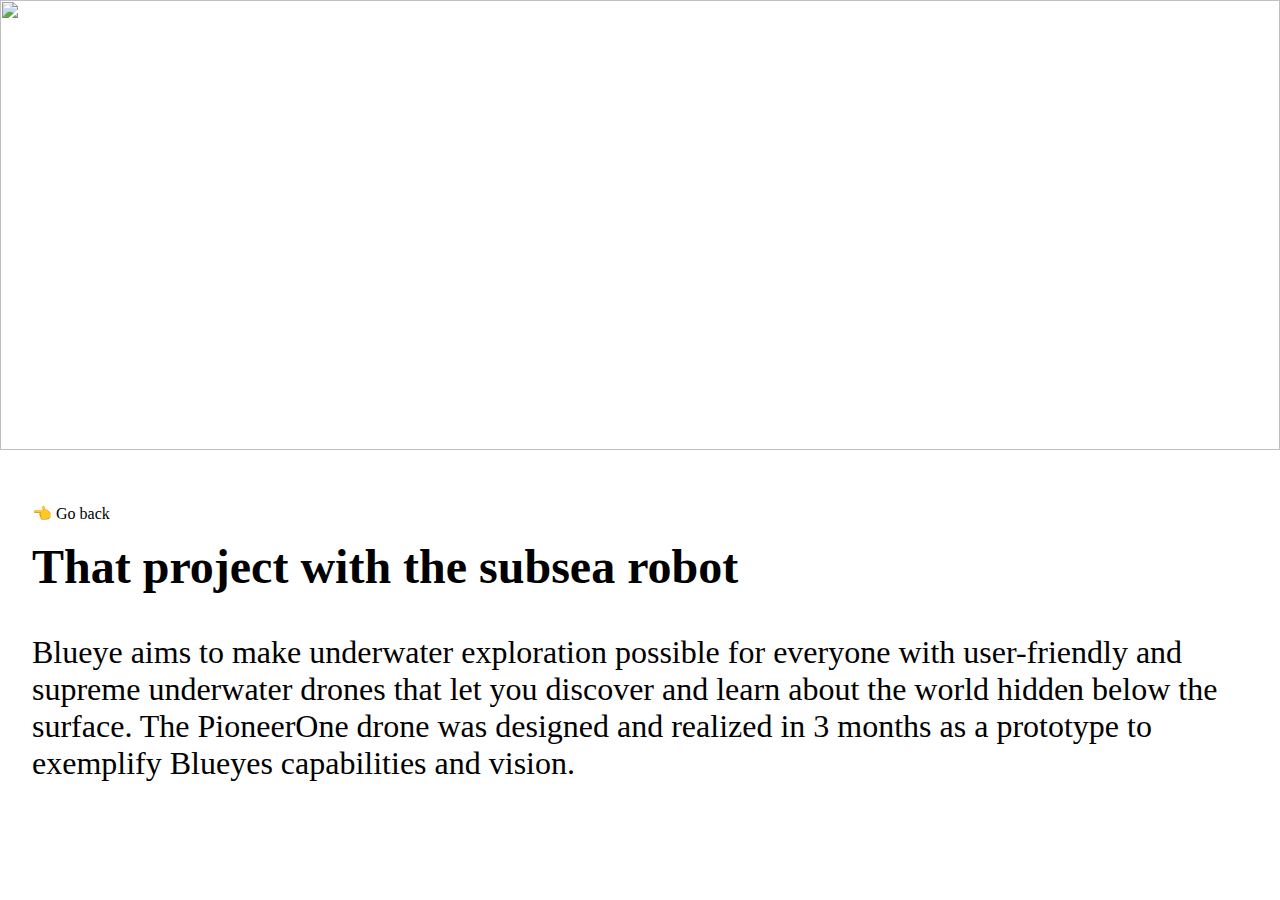
==== projects/blueye.html @ 3130ae13 "Update project page names" ====
<!DOCTYPE html>
<html lang="en">
  <head>
    <meta charset="UTF-8" />
    <meta name="viewport" content="width=device-width, initial-scale=1.0" />
    <title>Project Blueye</title>
    <link rel="stylesheet" href="../style.css" />
  </head>
  <body>
    <div class="project-page">
      <img
        class="project-image"
        src="https://cdn.sanity.io/images/bxno5me3/production/e8a1f11632860605df6cd8424dc996b426ba83ee-2862x2862.jpg?h=400"
        alt=""
      />
      <div class="content-padding">
        <a class="back-link" href="../index.html">👈 Go back</a>
        <h2 class="project-title">That project with the subsea robot</h2>
        <p>
          Blueye aims to make underwater exploration possible for everyone with user-friendly and supreme underwater
          drones that let you discover and learn about the world hidden below the surface. The PioneerOne drone was
          designed and realized in 3 months as a prototype to exemplify Blueyes capabilities and vision.
        </p>
      </div>
    </div>
  </body>
</html>
---- style.css ----
html,
body {
  margin: 0;
  padding: 0;
}

body {
  font-family: Graphik;
  font-size: 32px;
  max-width: 1280px;
  margin: 0 auto;
  position: relative;
}

a {
  color: inherit;
  text-decoration: inherit;
}

/* /// Front-page /// */
.header {
  padding: 32px;
  border: 4px solid black;
  background-color: sandybrown;
  margin-bottom: 40px;
}

.starlink {
  display: inline-block;
  text-decoration: none;
  color: white;
  padding: 16px;
  background: black
    url(https://images.unsplash.com/photo-1464802686167-b939a6910659?ixid=MnwxMjA3fDB8MHxzZWFyY2h8MXx8c3BhY2V8ZW58MHx8MHx8&ixlib=rb-1.2.1&auto=format&fit=crop&w=1100&q=60);
}

.content-padding {
  margin: 32px;
}

.projects {
  display: grid;
  grid-template-columns: repeat(auto-fill, minmax(300px, 1fr));
  gap: 40px;
}

.project {
  border: 4px solid black;
  position: relative;
  overflow: hidden;
  padding: 20px;
  transition: opacity 1s, transform 0.1s;
  opacity: 0;
  display: block;
}

.project img {
  transition: 0.4s cubic-bezier(0, 0.3, 0.35, 1);
}

.project:hover img {
  transform: scale(1.08);
}

.project h2 {
  background-color: black;
  color: white;
  display: inline-block;
  padding: 16px;
  font-size: 2rem;
  margin: 10rem 0 0 0;
}

.project img {
  max-width: 100%;
  width: 100%;
  height: 100%;
  position: absolute;
  left: 0;
  top: 0;
  z-index: -1;
  object-fit: cover;
}

/* We add this class to projects when they are scrolled into view */
.visible {
  opacity: 1;
  animation-name: fadeIn;
  animation-duration: 0.5s;
  animation-iteration-count: once;
}

@keyframes fadeIn {
  0% {
    opacity: 0;
    transform: translateY(-40px);
  }

  100% {
    opacity: 1;
    transform: translateY(0);
  }
}

/* –– End Front-page –– */

/* /// Project Page /// */
.project-page {
  overflow: auto;
}
body > * {
  animation-name: fadeIn;
  animation-duration: 0.5s;
  animation-iteration-count: once;
}

.back-link {
  display: inline-block;
  margin: 0 0 1rem 0;
  padding: 0;
  font-size: 1rem;
}

.project-title {
  margin-top: 0;
}

.project-image {
  width: 100%;
  height: 50vh;
  object-fit: cover;
}
/* –– End Project Page –– */
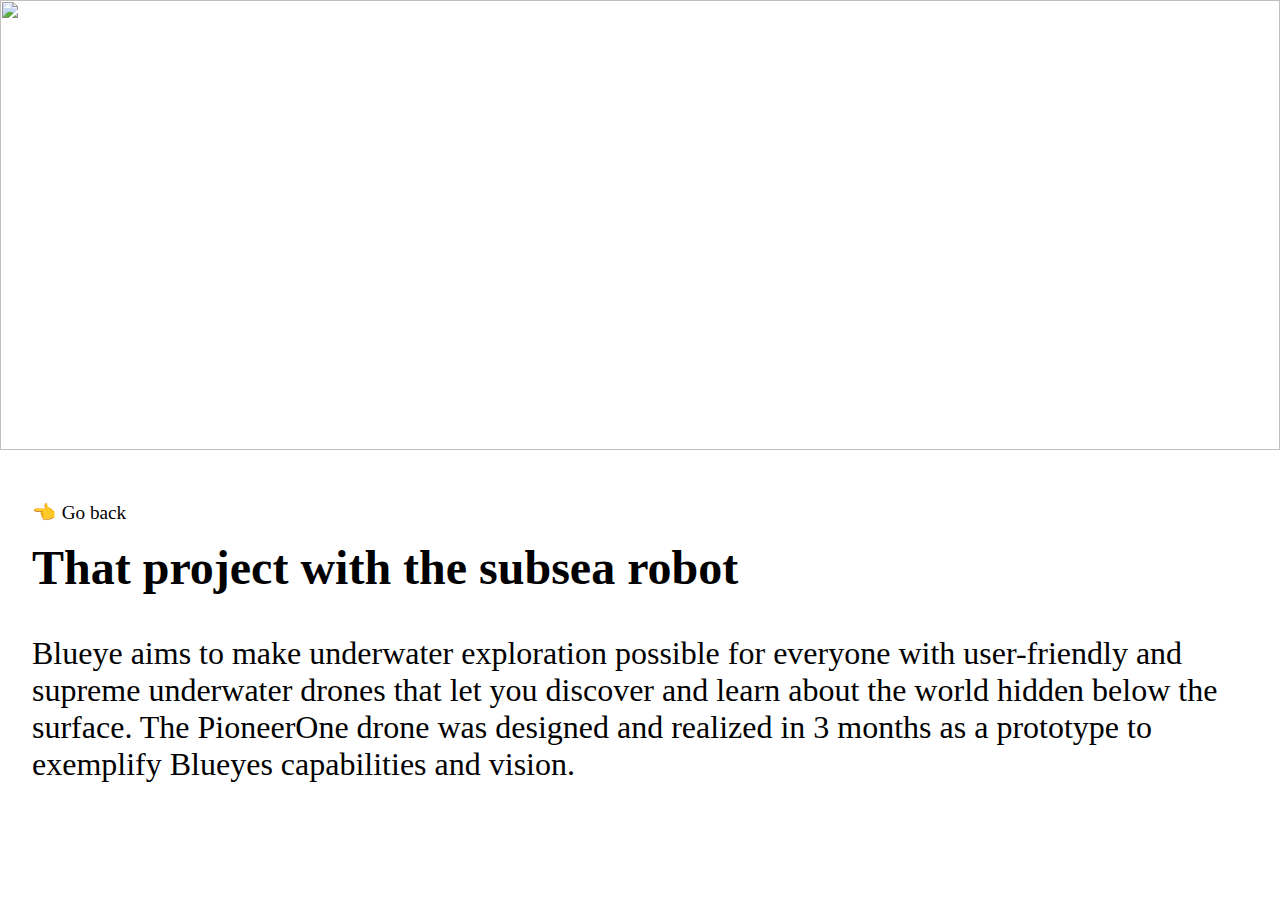
==== commit 97b0c2dd: "Update animations" ====
--- a/projects/blueye.html
+++ b/projects/blueye.html
@@ -9,12 +9,12 @@
   <body>
     <div class="project-page">
       <img
-        class="project-image"
+        class="project-image fade-early"
         src="https://cdn.sanity.io/images/bxno5me3/production/e8a1f11632860605df6cd8424dc996b426ba83ee-2862x2862.jpg?h=400"
         alt=""
       />
-      <div class="content-padding">
-        <a class="back-link" href="../index.html">👈 Go back</a>
+      <div class="content-padding fade-middle">
+        <a class="back-link" href="../index.html">Go back</a>
         <h2 class="project-title">That project with the subsea robot</h2>
         <p>
           Blueye aims to make underwater exploration possible for everyone with user-friendly and supreme underwater
--- a/style.css
+++ b/style.css
@@ -30,8 +30,15 @@
   text-decoration: none;
   color: white;
   padding: 16px;
-  background: black
-    url(https://images.unsplash.com/photo-1464802686167-b939a6910659?ixid=MnwxMjA3fDB8MHxzZWFyY2h8MXx8c3BhY2V8ZW58MHx8MHx8&ixlib=rb-1.2.1&auto=format&fit=crop&w=1100&q=60);
+  background-size: 100%;
+  transition: background-size 1s ease-in-out;
+  background-position: center 20%;
+  background-image: url(https://images.unsplash.com/photo-1464802686167-b939a6910659?ixid=MnwxMjA3fDB8MHxzZWFyY2h8MXx8c3BhY2V8ZW58MHx8MHx8&ixlib=rb-1.2.1&auto=format&fit=crop&w=1100&q=60);
+}
+
+.starlink:hover {
+  transition-duration: 10s;
+  background-size: 500%;
 }
 
 .content-padding {
@@ -86,12 +93,26 @@
 .visible {
   opacity: 1;
   animation-name: fadeIn;
-  animation-duration: 0.5s;
+  animation-duration: 0.7s;
   animation-iteration-count: once;
 }
 
+/* Some utility classes we can use to fade-in elements at different times */
+.fade-early {
+  animation: 0.5s fadeIn;
+}
+
+.fade-middle {
+  animation: 1s fadeIn;
+}
+
+.fade-late {
+  animation: 2s fadeIn;
+}
+
 @keyframes fadeIn {
-  0% {
+  0%,
+  20% {
     opacity: 0;
     transform: translateY(-40px);
   }
@@ -108,17 +129,32 @@
 .project-page {
   overflow: auto;
 }
-body > * {
-  animation-name: fadeIn;
-  animation-duration: 0.5s;
-  animation-iteration-count: once;
-}
 
 .back-link {
   display: inline-block;
   margin: 0 0 1rem 0;
   padding: 0;
-  font-size: 1rem;
+  font-size: 1.2rem;
+}
+
+@keyframes point-left {
+  0%,
+  100% {
+    transform: translateX(-20%);
+  }
+  50% {
+    transform: translateX(10%);
+  }
+}
+
+.back-link::before {
+  content: "👈";
+  display: inline-block;
+  margin-right: 0.3em;
+}
+
+.back-link:hover::before {
+  animation: 0.5s ease-in-out 0s infinite alternate point-left;
 }
 
 .project-title {
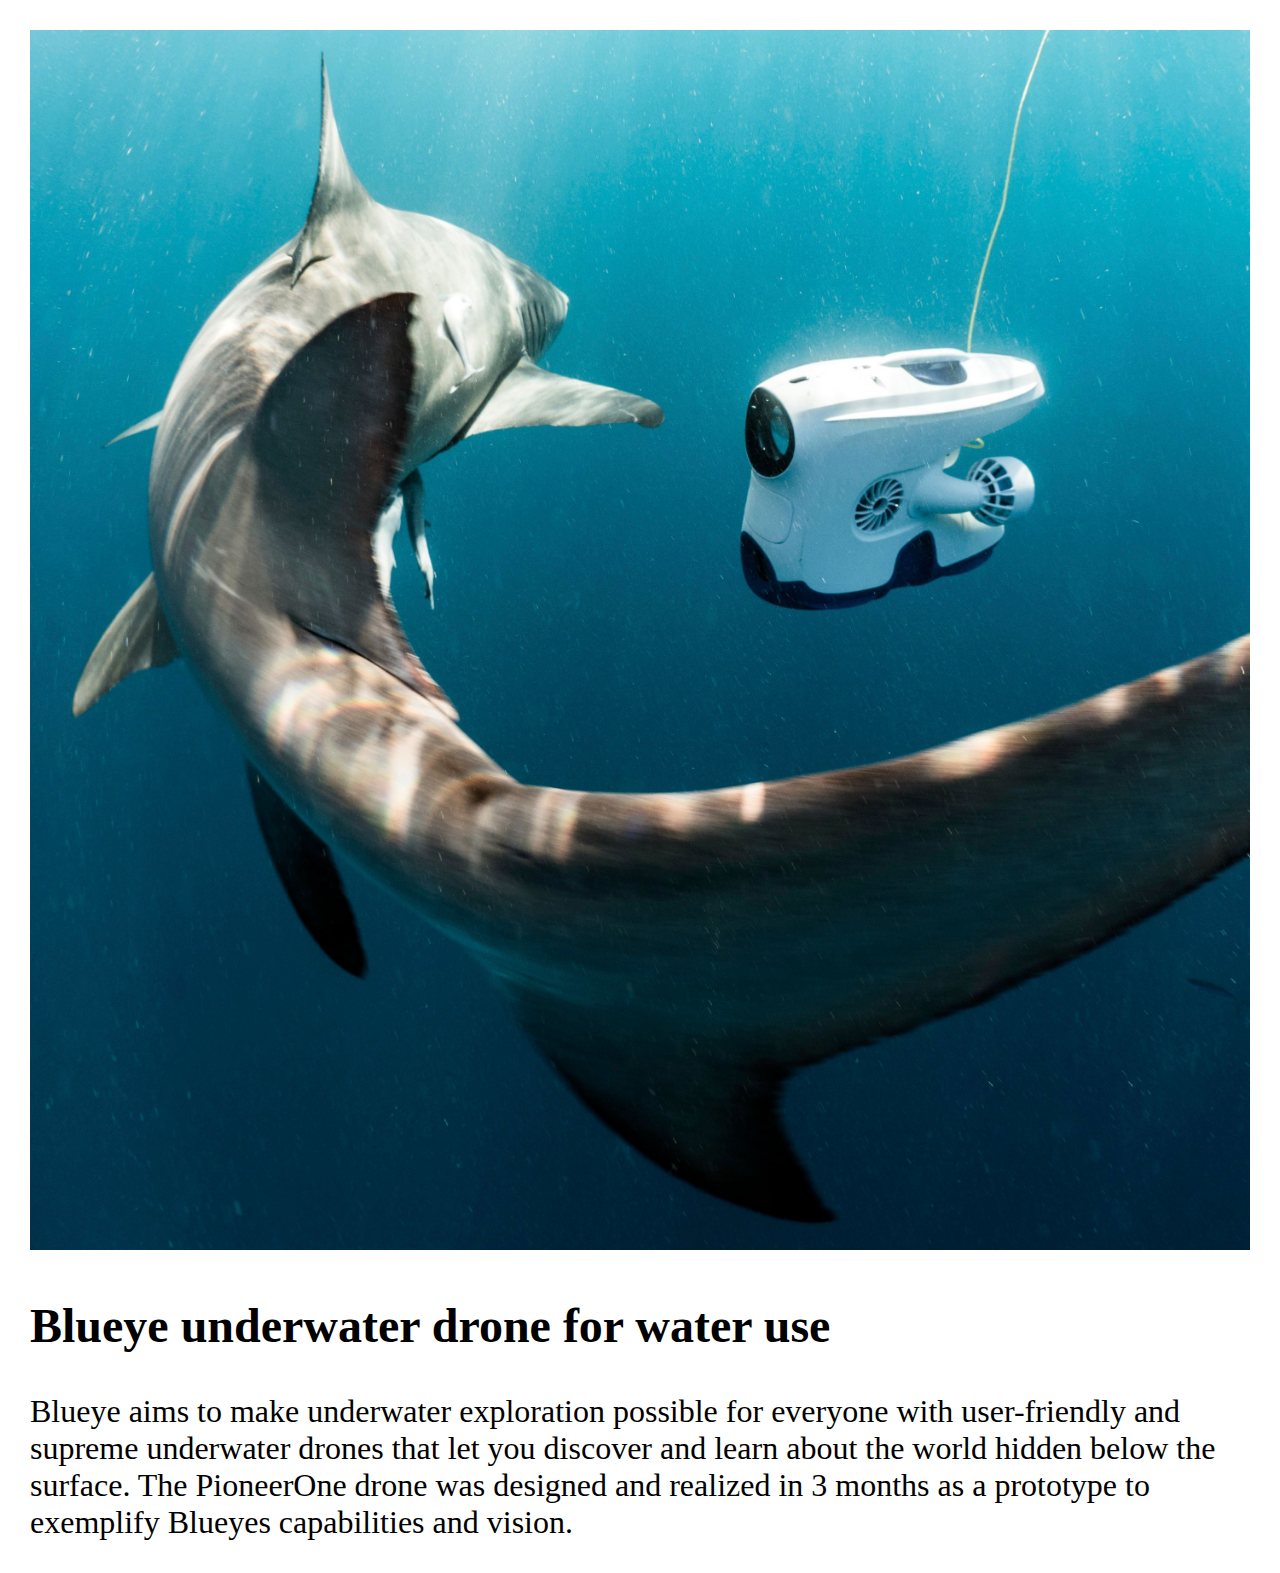
==== commit 25aab675: "Add projects" ====
--- a/projects/blueye.html
+++ b/projects/blueye.html
@@ -2,26 +2,20 @@
 <html lang="en">
   <head>
     <meta charset="UTF-8" />
+    <meta http-equiv="X-UA-Compatible" content="IE=edge" />
     <meta name="viewport" content="width=device-width, initial-scale=1.0" />
-    <title>Project Blueye</title>
+
+    <title>Blueye Project</title>
     <link rel="stylesheet" href="../style.css" />
   </head>
   <body>
-    <div class="project-page">
-      <img
-        class="project-image fade-early"
-        src="https://cdn.sanity.io/images/bxno5me3/production/e8a1f11632860605df6cd8424dc996b426ba83ee-2862x2862.jpg?h=400"
-        alt=""
-      />
-      <div class="content-padding fade-middle">
-        <a class="back-link" href="../index.html">Go back</a>
-        <h2 class="project-title">That project with the subsea robot</h2>
-        <p>
-          Blueye aims to make underwater exploration possible for everyone with user-friendly and supreme underwater
-          drones that let you discover and learn about the world hidden below the surface. The PioneerOne drone was
-          designed and realized in 3 months as a prototype to exemplify Blueyes capabilities and vision.
-        </p>
-      </div>
-    </div>
+    <img src="../assets/blueye.jpeg" alt="" />
+    <h2>Blueye underwater drone for water use</h2>
+
+    <p>
+      Blueye aims to make underwater exploration possible for everyone with user-friendly and supreme underwater drones
+      that let you discover and learn about the world hidden below the surface. The PioneerOne drone was designed and
+      realized in 3 months as a prototype to exemplify Blueyes capabilities and vision.
+    </p>
   </body>
 </html>
--- a/style.css
+++ b/style.css
@@ -1,169 +1,79 @@
-html,
-body {
-  margin: 0;
-  padding: 0;
-}
-
 body {
   font-family: Graphik;
   font-size: 32px;
-  max-width: 1280px;
-  margin: 0 auto;
-  position: relative;
+  margin: 30px;
 }
 
-a {
-  color: inherit;
-  text-decoration: inherit;
+.page-content {
+  margin: 0 auto;
+  max-width: 960px;
 }
 
-/* /// Front-page /// */
-.header {
+.page-header {
   padding: 32px;
   border: 4px solid black;
   background-color: sandybrown;
   margin-bottom: 40px;
 }
 
-.starlink {
-  display: inline-block;
-  text-decoration: none;
-  color: white;
-  padding: 16px;
-  background-size: 100%;
-  transition: background-size 1s ease-in-out;
-  background-position: center 20%;
-  background-image: url(https://images.unsplash.com/photo-1464802686167-b939a6910659?ixid=MnwxMjA3fDB8MHxzZWFyY2h8MXx8c3BhY2V8ZW58MHx8MHx8&ixlib=rb-1.2.1&auto=format&fit=crop&w=1100&q=60);
-}
-
-.starlink:hover {
-  transition-duration: 10s;
-  background-size: 500%;
-}
-
-.content-padding {
-  margin: 32px;
-}
-
 .projects {
   display: grid;
-  grid-template-columns: repeat(auto-fill, minmax(300px, 1fr));
+  grid-template-columns: repeat(auto-fill, minmax(200px, 1fr));
   gap: 40px;
 }
 
 .project {
   border: 4px solid black;
-  position: relative;
-  overflow: hidden;
-  padding: 20px;
-  transition: opacity 1s, transform 0.1s;
-  opacity: 0;
-  display: block;
+  color: inherit;
+  text-decoration: inherit;
+}
+
+.project h2 {
+  font-size: 1.2rem;
+  margin: 20px;
 }
 
 .project img {
-  transition: 0.4s cubic-bezier(0, 0.3, 0.35, 1);
-}
-
-.project:hover img {
-  transform: scale(1.08);
-}
-
-.project h2 {
-  background-color: black;
-  color: white;
-  display: inline-block;
-  padding: 16px;
-  font-size: 2rem;
-  margin: 10rem 0 0 0;
-}
-
-.project img {
-  max-width: 100%;
-  width: 100%;
-  height: 100%;
-  position: absolute;
-  left: 0;
-  top: 0;
-  z-index: -1;
+  height: 200px;
   object-fit: cover;
 }
 
-/* We add this class to projects when they are scrolled into view */
-.visible {
-  opacity: 1;
-  animation-name: fadeIn;
-  animation-duration: 0.7s;
-  animation-iteration-count: once;
+.starlink {
+  text-decoration: none;
+  color: white;
+  background: black;
+  padding: 16px;
+  background: url(https://images.unsplash.com/photo-1464802686167-b939a6910659?ixid=MnwxMjA3fDB8MHxzZWFyY2h8MXx8c3BhY2V8ZW58MHx8MHx8&ixlib=rb-1.2.1&auto=format&fit=crop&w=1100&q=60);
 }
 
-/* Some utility classes we can use to fade-in elements at different times */
-.fade-early {
-  animation: 0.5s fadeIn;
-}
-
-.fade-middle {
-  animation: 1s fadeIn;
-}
-
-.fade-late {
-  animation: 2s fadeIn;
-}
-
-@keyframes fadeIn {
-  0%,
-  20% {
-    opacity: 0;
-    transform: translateY(-40px);
-  }
-
-  100% {
-    opacity: 1;
-    transform: translateY(0);
-  }
-}
-
-/* –– End Front-page –– */
-
-/* /// Project Page /// */
-.project-page {
-  overflow: auto;
+img {
+  width: 100%;
 }
 
 .back-link {
-  display: inline-block;
-  margin: 0 0 1rem 0;
-  padding: 0;
-  font-size: 1.2rem;
-}
-
-@keyframes point-left {
-  0%,
-  100% {
-    transform: translateX(-20%);
-  }
-  50% {
-    transform: translateX(10%);
-  }
+  color: inherit;
+  text-decoration: inherit;
 }
 
 .back-link::before {
   content: "👈";
+  margin-right: 8px;
   display: inline-block;
-  margin-right: 0.3em;
 }
 
 .back-link:hover::before {
-  animation: 0.5s ease-in-out 0s infinite alternate point-left;
+  animation-name: pointleft;
+  animation-duration: 1s;
+  animation-iteration-count: infinite;
+  animation-direction: alternate;
 }
 
-.project-title {
-  margin-top: 0;
+@keyframes pointleft {
+  0% {
+    transform: translateX(20px);
+  }
+
+  100% {
+    transform: translateX(-20px);
+  }
 }
-
-.project-image {
-  width: 100%;
-  height: 50vh;
-  object-fit: cover;
-}
-/* –– End Project Page –– */
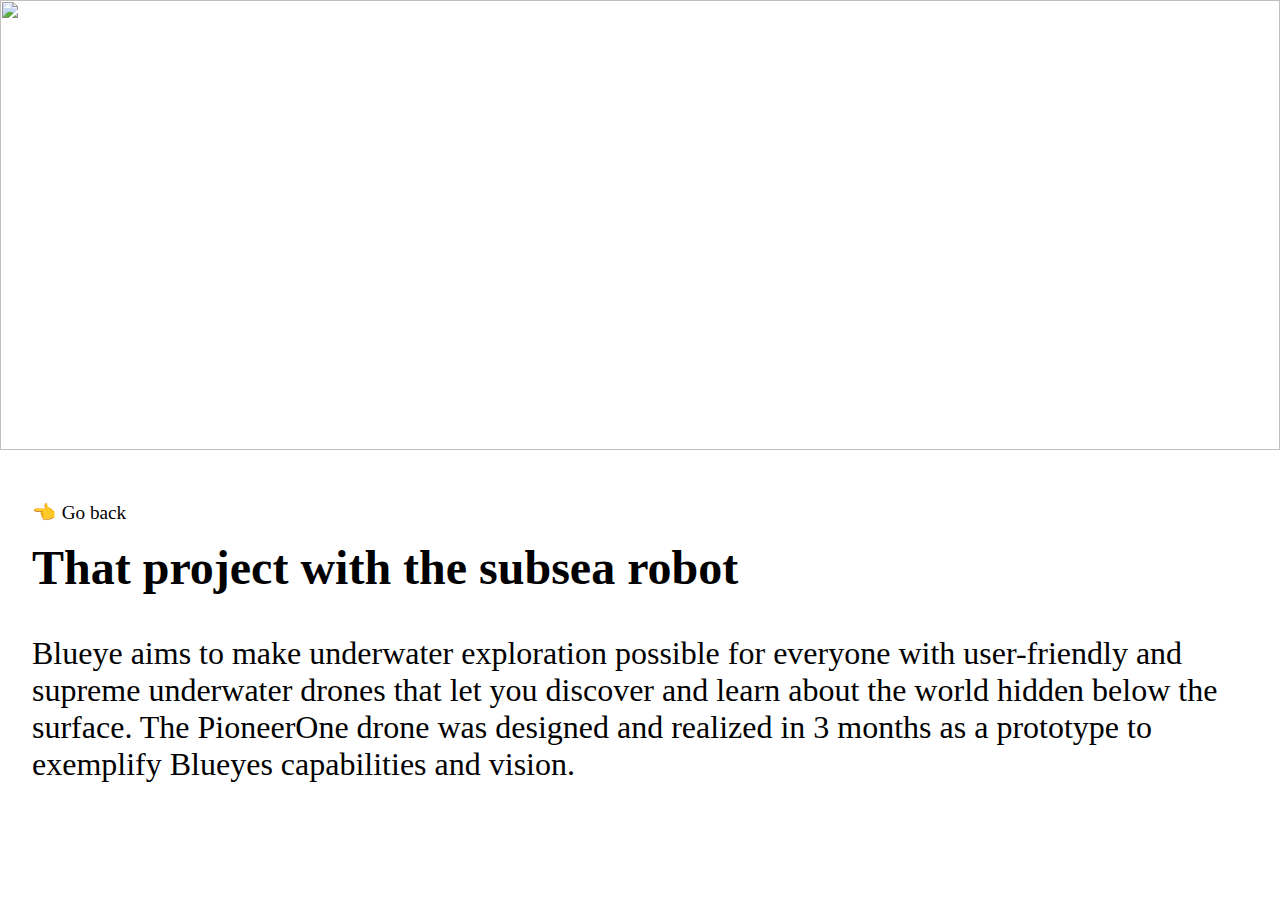
==== commit f9c3398c: "Merge branch 'day-2' of https://github.com/avanvik/avanvik.github.io" ====
--- a/projects/blueye.html
+++ b/projects/blueye.html
@@ -2,20 +2,26 @@
 <html lang="en">
   <head>
     <meta charset="UTF-8" />
-    <meta http-equiv="X-UA-Compatible" content="IE=edge" />
     <meta name="viewport" content="width=device-width, initial-scale=1.0" />
-
-    <title>Blueye Project</title>
+    <title>Project Blueye</title>
     <link rel="stylesheet" href="../style.css" />
   </head>
   <body>
-    <img src="../assets/blueye.jpeg" alt="" />
-    <h2>Blueye underwater drone for water use</h2>
-
-    <p>
-      Blueye aims to make underwater exploration possible for everyone with user-friendly and supreme underwater drones
-      that let you discover and learn about the world hidden below the surface. The PioneerOne drone was designed and
-      realized in 3 months as a prototype to exemplify Blueyes capabilities and vision.
-    </p>
+    <div class="project-page">
+      <img
+        class="project-image fade-early"
+        src="https://cdn.sanity.io/images/bxno5me3/production/e8a1f11632860605df6cd8424dc996b426ba83ee-2862x2862.jpg?h=400"
+        alt=""
+      />
+      <div class="content-padding fade-middle">
+        <a class="back-link" href="../index.html">Go back</a>
+        <h2 class="project-title">That project with the subsea robot</h2>
+        <p>
+          Blueye aims to make underwater exploration possible for everyone with user-friendly and supreme underwater
+          drones that let you discover and learn about the world hidden below the surface. The PioneerOne drone was
+          designed and realized in 3 months as a prototype to exemplify Blueyes capabilities and vision.
+        </p>
+      </div>
+    </div>
   </body>
 </html>
--- a/style.css
+++ b/style.css
@@ -1,79 +1,204 @@
+* {
+  box-sizing: border-box;
+}
+
+html,
+body {
+  margin: 0;
+  padding: 0;
+}
+
 body {
   font-family: Graphik;
   font-size: 32px;
-  margin: 30px;
-}
-
-.page-content {
+  max-width: 1280px;
   margin: 0 auto;
-  max-width: 960px;
-}
-
-.page-header {
+  position: relative;
+}
+
+a {
+  color: inherit;
+  text-decoration: inherit;
+}
+
+/* /// Front-page /// */
+.header {
   padding: 32px;
   border: 4px solid black;
   background-color: sandybrown;
   margin-bottom: 40px;
 }
 
+.starlink {
+  display: inline-block;
+  text-decoration: none;
+  color: white;
+  padding: 16px;
+  background-size: 100%;
+  transition: background-size 1s ease-in-out;
+  background-position: center 20%;
+  background-image: url(https://images.unsplash.com/photo-1464802686167-b939a6910659?ixid=MnwxMjA3fDB8MHxzZWFyY2h8MXx8c3BhY2V8ZW58MHx8MHx8&ixlib=rb-1.2.1&auto=format&fit=crop&w=1100&q=60);
+}
+
+.starlink:hover {
+  transition-duration: 10s;
+  background-size: 500%;
+}
+
+.content-padding {
+  margin: 32px;
+}
+
 .projects {
   display: grid;
-  grid-template-columns: repeat(auto-fill, minmax(200px, 1fr));
+  grid-template-columns: repeat(auto-fill, minmax(300px, 1fr));
   gap: 40px;
 }
 
 .project {
   border: 4px solid black;
-  color: inherit;
-  text-decoration: inherit;
+  position: relative;
+  overflow: hidden;
+  padding: 20px;
+  transition: opacity 1s, transform 0.1s;
+  opacity: 0;
+  display: block;
+}
+
+.project img {
+  transition: 0.4s cubic-bezier(0, 0.3, 0.35, 1);
+}
+
+.project:hover img {
+  transform: scale(1.08);
 }
 
 .project h2 {
+  background-color: black;
+  color: white;
+  display: inline-block;
+  padding: 16px;
+  font-size: 2rem;
+  margin: 10rem 0 0 0;
+}
+
+.project img {
+  max-width: 100%;
+  width: 100%;
+  height: 100%;
+  position: absolute;
+  left: 0;
+  top: 0;
+  z-index: -1;
+  object-fit: cover;
+}
+
+/* Skills area */
+.skill {
+  display: grid;
+  grid-template-columns: 64px 1fr;
+  gap: 16px;
+}
+
+.skill-icon {
+  border: 4px solid black;
+  border-radius: 32px;
+  width: 64px;
+  padding: 12px;
+}
+
+.skill-title {
+  font-size: 20px;
+  margin: 10px 0 8px;
+}
+
+.skill-description {
+  font-size: 16px;
+  margin-top: 0px;
+}
+
+.skills {
+  margin: 32px 0;
+  display: grid;
+  grid-template-columns: 1fr 1fr 1fr;
+  grid-gap: 40px;
+}
+
+/* We add this class to projects when they are scrolled into view */
+.visible {
+  opacity: 1;
+  animation-name: fadeIn;
+  animation-duration: 0.7s;
+  animation-iteration-count: once;
+}
+
+/* Some utility classes we can use to fade-in elements at different times */
+.fade-early {
+  animation: 0.5s fadeIn;
+}
+
+.fade-middle {
+  animation: 1s fadeIn;
+}
+
+.fade-late {
+  animation: 2s fadeIn;
+}
+
+@keyframes fadeIn {
+  0%,
+  20% {
+    opacity: 0;
+    transform: translateY(-40px);
+  }
+
+  100% {
+    opacity: 1;
+    transform: translateY(0);
+  }
+}
+
+/* –– End Front-page –– */
+
+/* /// Project Page /// */
+.project-page {
+  overflow: auto;
+}
+
+.back-link {
+  display: inline-block;
+  margin: 0 0 1rem 0;
+  padding: 0;
   font-size: 1.2rem;
-  margin: 20px;
-}
-
-.project img {
-  height: 200px;
-  object-fit: cover;
-}
-
-.starlink {
-  text-decoration: none;
-  color: white;
-  background: black;
-  padding: 16px;
-  background: url(https://images.unsplash.com/photo-1464802686167-b939a6910659?ixid=MnwxMjA3fDB8MHxzZWFyY2h8MXx8c3BhY2V8ZW58MHx8MHx8&ixlib=rb-1.2.1&auto=format&fit=crop&w=1100&q=60);
-}
-
-img {
-  width: 100%;
-}
-
-.back-link {
-  color: inherit;
-  text-decoration: inherit;
+}
+
+@keyframes point-left {
+  0%,
+  100% {
+    transform: translateX(-20%);
+  }
+  50% {
+    transform: translateX(10%);
+  }
 }
 
 .back-link::before {
   content: "👈";
-  margin-right: 8px;
-  display: inline-block;
+  display: inline-block;
+  margin-right: 0.3em;
 }
 
 .back-link:hover::before {
-  animation-name: pointleft;
-  animation-duration: 1s;
-  animation-iteration-count: infinite;
-  animation-direction: alternate;
-}
-
-@keyframes pointleft {
-  0% {
-    transform: translateX(20px);
-  }
-
-  100% {
-    transform: translateX(-20px);
-  }
-}
+  animation: 0.5s ease-in-out 0s infinite alternate point-left;
+}
+
+.project-title {
+  margin-top: 0;
+}
+
+.project-image {
+  width: 100%;
+  height: 50vh;
+  object-fit: cover;
+}
+/* –– End Project Page –– */
